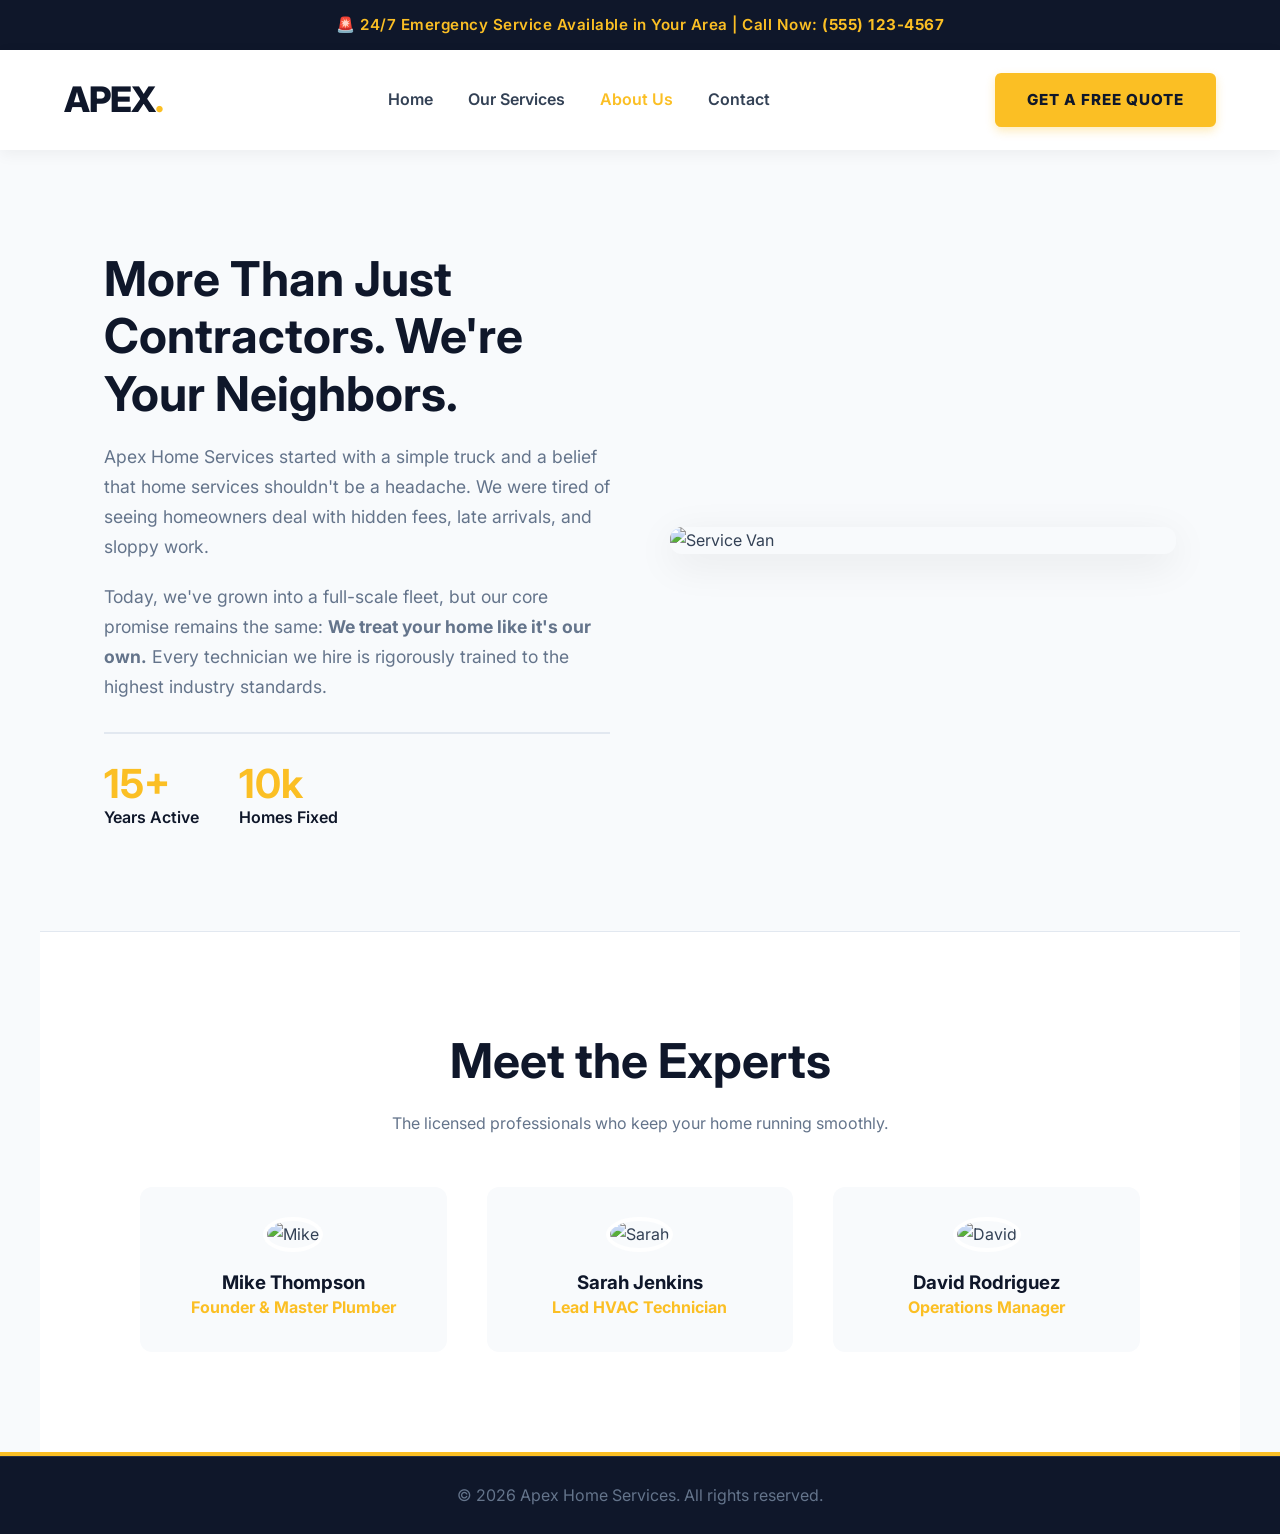
==== about.html @ 45ebf301 "Initial template publish" ====
<!DOCTYPE html>
<html lang="en">
<head>
    <meta charset="UTF-8">
    <meta name="viewport" content="width=device-width, initial-scale=1.0">
    <title>About Us | Apex Home Services</title>
    <link rel="stylesheet" href="style.css">
    <link href="https://fonts.googleapis.com/css2?family=Inter:wght@400;600;700;800&display=swap" rel="stylesheet">
</head>
<body>

    <div class="top-bar">
        <p>🚨 24/7 Emergency Service Available in Your Area | Call Now: <strong>(555) 123-4567</strong></p>
    </div>

    <header class="navbar">
        <div class="logo">APEX<span>.</span></div>
        <nav class="nav-links">
            <a href="index.html">Home</a>
            <a href="services.html">Our Services</a>
            <a href="about.html" class="active">About Us</a>
            <a href="index.html#contact">Contact</a>
        </nav>
        <a href="index.html#contact" class="btn-solid">Get a Free Quote</a>
    </header>

    <section class="section-padding split-section">
        <div>
            <h2 class="section-title">More Than Just Contractors. We're Your Neighbors.</h2>
            <p style="font-size: 1.1rem; color: var(--text-muted); margin-bottom: 20px;">
                Apex Home Services started with a simple truck and a belief that home services shouldn't be a headache. We were tired of seeing homeowners deal with hidden fees, late arrivals, and sloppy work.
            </p>
            <p style="font-size: 1.1rem; color: var(--text-muted); margin-bottom: 30px;">
                Today, we've grown into a full-scale fleet, but our core promise remains the same: <strong>We treat your home like it's our own.</strong> Every technician we hire is rigorously trained to the highest industry standards.
            </p>
            
            <div style="display: flex; gap: 40px; border-top: 2px solid #e2e8f0; padding-top: 30px;">
                <div>
                    <h4 style="font-size: 2.5rem; color: var(--brand-accent); line-height: 1;">15+</h4>
                    <p style="font-weight: 600; color: var(--brand-dark);">Years Active</p>
                </div>
                <div>
                    <h4 style="font-size: 2.5rem; color: var(--brand-accent); line-height: 1;">10k</h4>
                    <p style="font-weight: 600; color: var(--brand-dark);">Homes Fixed</p>
                </div>
            </div>
        </div>
        <img src="https://images.unsplash.com/photo-1542013936693-884638332954?q=80&w=800&auto=format&fit=crop" alt="Service Van" class="split-img">
    </section>

    <section class="section-padding text-center" style="background-color: var(--white); border-top: 1px solid #e2e8f0;">
        <h2 class="section-title">Meet the Experts</h2>
        <p style="color: var(--text-muted); margin-bottom: 50px;">The licensed professionals who keep your home running smoothly.</p>
        
        <div style="display: grid; grid-template-columns: repeat(auto-fit, minmax(250px, 1fr)); gap: 40px; max-width: 1000px; margin: 0 auto;">
            <div style="background: var(--brand-light); padding: 30px; border-radius: 12px;">
                <img src="https://images.unsplash.com/photo-1560250097-0b93528c311a?q=80&w=300&auto=format&fit=crop" alt="Mike" style="width: 150px; height: 150px; border-radius: 50%; object-fit: cover; border: 4px solid var(--white); margin-bottom: 20px;">
                <h3>Mike Thompson</h3>
                <p style="color: var(--brand-accent); font-weight: 700;">Founder & Master Plumber</p>
            </div>
            <div style="background: var(--brand-light); padding: 30px; border-radius: 12px;">
                <img src="https://images.unsplash.com/photo-1573496359142-b8d87734a5a2?q=80&w=300&auto=format&fit=crop" alt="Sarah" style="width: 150px; height: 150px; border-radius: 50%; object-fit: cover; border: 4px solid var(--white); margin-bottom: 20px;">
                <h3>Sarah Jenkins</h3>
                <p style="color: var(--brand-accent); font-weight: 700;">Lead HVAC Technician</p>
            </div>
            <div style="background: var(--brand-light); padding: 30px; border-radius: 12px;">
                <img src="https://images.unsplash.com/photo-1519085360753-af0119f7cbe7?q=80&w=300&auto=format&fit=crop" alt="David" style="width: 150px; height: 150px; border-radius: 50%; object-fit: cover; border: 4px solid var(--white); margin-bottom: 20px;">
                <h3>David Rodriguez</h3>
                <p style="color: var(--brand-accent); font-weight: 700;">Operations Manager</p>
            </div>
        </div>
    </section>

    <footer id="contact">
        <div class="footer-bottom">
            <p>&copy; 2026 Apex Home Services. All rights reserved.</p>
        </div>
    </footer>

</body>
</html>
---- style.css ----
:root {
    --brand-dark: #0f172a; /* Deep Navy */
    --brand-dark-hover: #1e293b;
    --brand-accent: #fbbf24; /* Premium Gold */
    --brand-light: #f8fafc;
    --text-main: #334155;
    --text-muted: #64748b;
    --white: #ffffff;
    --shadow-soft: 0 10px 40px rgba(0,0,0,0.08);
}

* { margin: 0; padding: 0; box-sizing: border-box; font-family: 'Inter', sans-serif; }

body {
    background-color: var(--brand-light);
    color: var(--text-main);
    line-height: 1.7;
    animation: fadeIn 1s ease-in-out;
}

@keyframes fadeIn {
    0% { opacity: 0; }
    100% { opacity: 1; }
}

a { text-decoration: none; transition: 0.3s ease; }
h1, h2, h3 { color: var(--brand-dark); line-height: 1.2; }

/* --- Top Bar & Nav --- */
.top-bar {
    background-color: var(--brand-dark); color: var(--brand-accent);
    text-align: center; padding: 12px; font-size: 0.95rem; font-weight: 600; letter-spacing: 0.5px;
}

.navbar {
    display: flex; justify-content: space-between; align-items: center;
    padding: 20px 5%; background: rgba(255, 255, 255, 0.95);
    backdrop-filter: blur(10px); box-shadow: 0 4px 15px rgba(0,0,0,0.05);
    position: sticky; top: 0; z-index: 100;
}

.logo { font-size: 2.2rem; font-weight: 800; letter-spacing: -1px; color: var(--brand-dark); }
.logo span { color: var(--brand-accent); }

.nav-links { display: flex; gap: 35px; font-weight: 600; }
.nav-links a { color: var(--text-main); position: relative; }
.nav-links a:hover, .nav-links a.active { color: var(--brand-accent); }

/* --- Buttons --- */
.btn-solid {
    background-color: var(--brand-accent); color: var(--brand-dark);
    padding: 14px 32px; border-radius: 6px; font-weight: 800; border: none;
    cursor: pointer; text-transform: uppercase; font-size: 0.95rem; letter-spacing: 1px;
    box-shadow: 0 4px 10px rgba(251, 191, 36, 0.3); display: inline-block;
}
.btn-solid:hover { background-color: #f59e0b; transform: translateY(-2px); box-shadow: 0 6px 15px rgba(251, 191, 36, 0.4); }

.btn-large {
    background-color: var(--brand-accent); color: var(--brand-dark);
    padding: 18px 45px; border-radius: 6px; font-weight: 800; font-size: 1.1rem;
    display: inline-block; text-transform: uppercase; letter-spacing: 1px;
}
.btn-large:hover { background-color: #f59e0b; transform: translateY(-3px); }

.btn-outline-light {
    border: 2px solid var(--white); color: var(--white);
    padding: 16px 43px; border-radius: 6px; font-weight: 700; font-size: 1.1rem;
    display: inline-block; text-transform: uppercase; letter-spacing: 1px;
}
.btn-outline-light:hover { background-color: var(--white); color: var(--brand-dark); }

/* --- Hero Section --- */
.hero {
    position: relative; height: 85vh;
    background-image: url('https://images.unsplash.com/photo-1581094288338-2314dddb7ece?q=80&w=1920&auto=format&fit=crop');
    background-size: cover; background-position: center;
    display: flex; align-items: center; padding: 0 5%;
}
.hero-overlay {
    position: absolute; top: 0; left: 0; width: 100%; height: 100%;
    background: linear-gradient(90deg, rgba(15,23,42,0.95) 0%, rgba(15,23,42,0.5) 100%);
}
.hero-content { position: relative; z-index: 10; max-width: 750px; color: var(--white); }
.hero h1 { font-size: 4.5rem; color: var(--white); margin-bottom: 25px; }
.text-gold { color: var(--brand-accent); }
.hero p { font-size: 1.25rem; margin-bottom: 40px; color: #e2e8f0; }
.hero-buttons { display: flex; gap: 20px; }

/* --- Trust Badges (Overlapping Hero) --- */
.trust-row {
    display: grid; grid-template-columns: repeat(3, 1fr); gap: 30px;
    padding: 40px; background: var(--white); margin-top: -80px;
    position: relative; z-index: 20; box-shadow: var(--shadow-soft);
    border-radius: 12px; max-width: 1200px; margin-left: auto; margin-right: auto;
}
.badge { text-align: center; border-right: 1px solid #e2e8f0; }
.badge:last-child { border-right: none; }
.badge h3 { font-size: 1.4rem; margin-bottom: 5px; }
.badge p { color: var(--text-muted); font-weight: 500;}

/* --- Content Sections --- */
.section-padding { padding: 100px 5%; max-width: 1200px; margin: 0 auto; }
.text-center { text-align: center; }
.section-title { font-size: 3rem; margin-bottom: 20px; }

/* --- Split Layout (Why Choose Us) --- */
.split-section { display: grid; grid-template-columns: 1fr 1fr; gap: 60px; align-items: center; }
.split-img { width: 100%; border-radius: 12px; box-shadow: var(--shadow-soft); }
.check-list { list-style: none; margin-top: 30px; }
.check-list li { font-size: 1.1rem; margin-bottom: 15px; font-weight: 600; display: flex; align-items: center; gap: 10px;}
.check-list li::before { content: '✓'; color: var(--white); background: var(--brand-accent); border-radius: 50%; padding: 2px 8px; font-size: 0.9rem; }

/* --- Image Service Cards --- */
.services-grid { display: grid; grid-template-columns: repeat(auto-fit, minmax(350px, 1fr)); gap: 40px; margin-top: 50px; }
.service-card {
    background: var(--white); border-radius: 12px; overflow: hidden;
    box-shadow: 0 4px 15px rgba(0,0,0,0.05); transition: transform 0.3s ease, box-shadow 0.3s ease;
}
.service-card:hover { transform: translateY(-10px); box-shadow: var(--shadow-soft); }
.service-img { width: 100%; height: 250px; object-fit: cover; }
.service-content { padding: 30px; }
.service-content h3 { font-size: 1.5rem; margin-bottom: 15px; }
.service-content p { color: var(--text-muted); margin-bottom: 20px; }
.service-link { font-weight: 700; color: var(--brand-dark); text-transform: uppercase; font-size: 0.9rem; letter-spacing: 1px;}
.service-link:hover { color: var(--brand-accent); }

/* --- Testimonials --- */
.testimonials-section { background-color: var(--brand-dark); color: var(--white); padding: 100px 5%; text-align: center; }
.testimonials-section h2 { color: var(--white); margin-bottom: 50px; font-size: 2.8rem;}
.review-grid { display: grid; grid-template-columns: repeat(auto-fit, minmax(300px, 1fr)); gap: 30px; max-width: 1200px; margin: 0 auto; }
.review-card { background: rgba(255,255,255,0.05); padding: 40px; border-radius: 12px; border: 1px solid rgba(255,255,255,0.1); text-align: left; }
.stars { color: var(--brand-accent); font-size: 1.2rem; margin-bottom: 15px; }
.review-text { font-size: 1.1rem; font-style: italic; margin-bottom: 20px; color: #cbd5e1;}
.review-author { font-weight: 700; color: var(--brand-accent); }

/* --- Footer --- */
footer { background-color: var(--brand-dark); color: var(--white); border-top: 4px solid var(--brand-accent); }
.footer-grid { display: grid; grid-template-columns: 1.5fr 1fr; gap: 60px; padding: 80px 5%; max-width: 1200px; margin: 0 auto; }
.footer-info h2 { color: var(--white); font-size: 2.5rem; margin-bottom: 15px;}
.phone-huge { font-size: 3.5rem; font-weight: 800; color: var(--brand-accent); margin-top: 20px; line-height: 1;}
.footer-form { background: rgba(255,255,255,0.05); padding: 40px; border-radius: 12px; border: 1px solid rgba(255,255,255,0.1);}
.footer-form h3 { color: var(--white); margin-bottom: 20px; }
.footer-form input, .footer-form select { width: 100%; padding: 16px; margin-bottom: 15px; border: none; border-radius: 6px; font-size: 1rem; font-family: inherit;}
.btn-full { width: 100%; margin-top: 10px; }
.footer-bottom { text-align: center; padding: 25px; border-top: 1px solid rgba(255,255,255,0.1); color: var(--text-muted); }

/* --- Mobile --- */
@media (max-width: 768px) {
    .nav-links { display: none; }
    .hero h1 { font-size: 3rem; }
    .trust-row { grid-template-columns: 1fr; gap: 20px; padding: 30px; margin-top: -40px; }
    .badge { border-right: none; border-bottom: 1px solid #e2e8f0; padding-bottom: 20px;}
    .badge:last-child { border-bottom: none; padding-bottom: 0;}
    .split-section, .footer-grid { grid-template-columns: 1fr; }
}
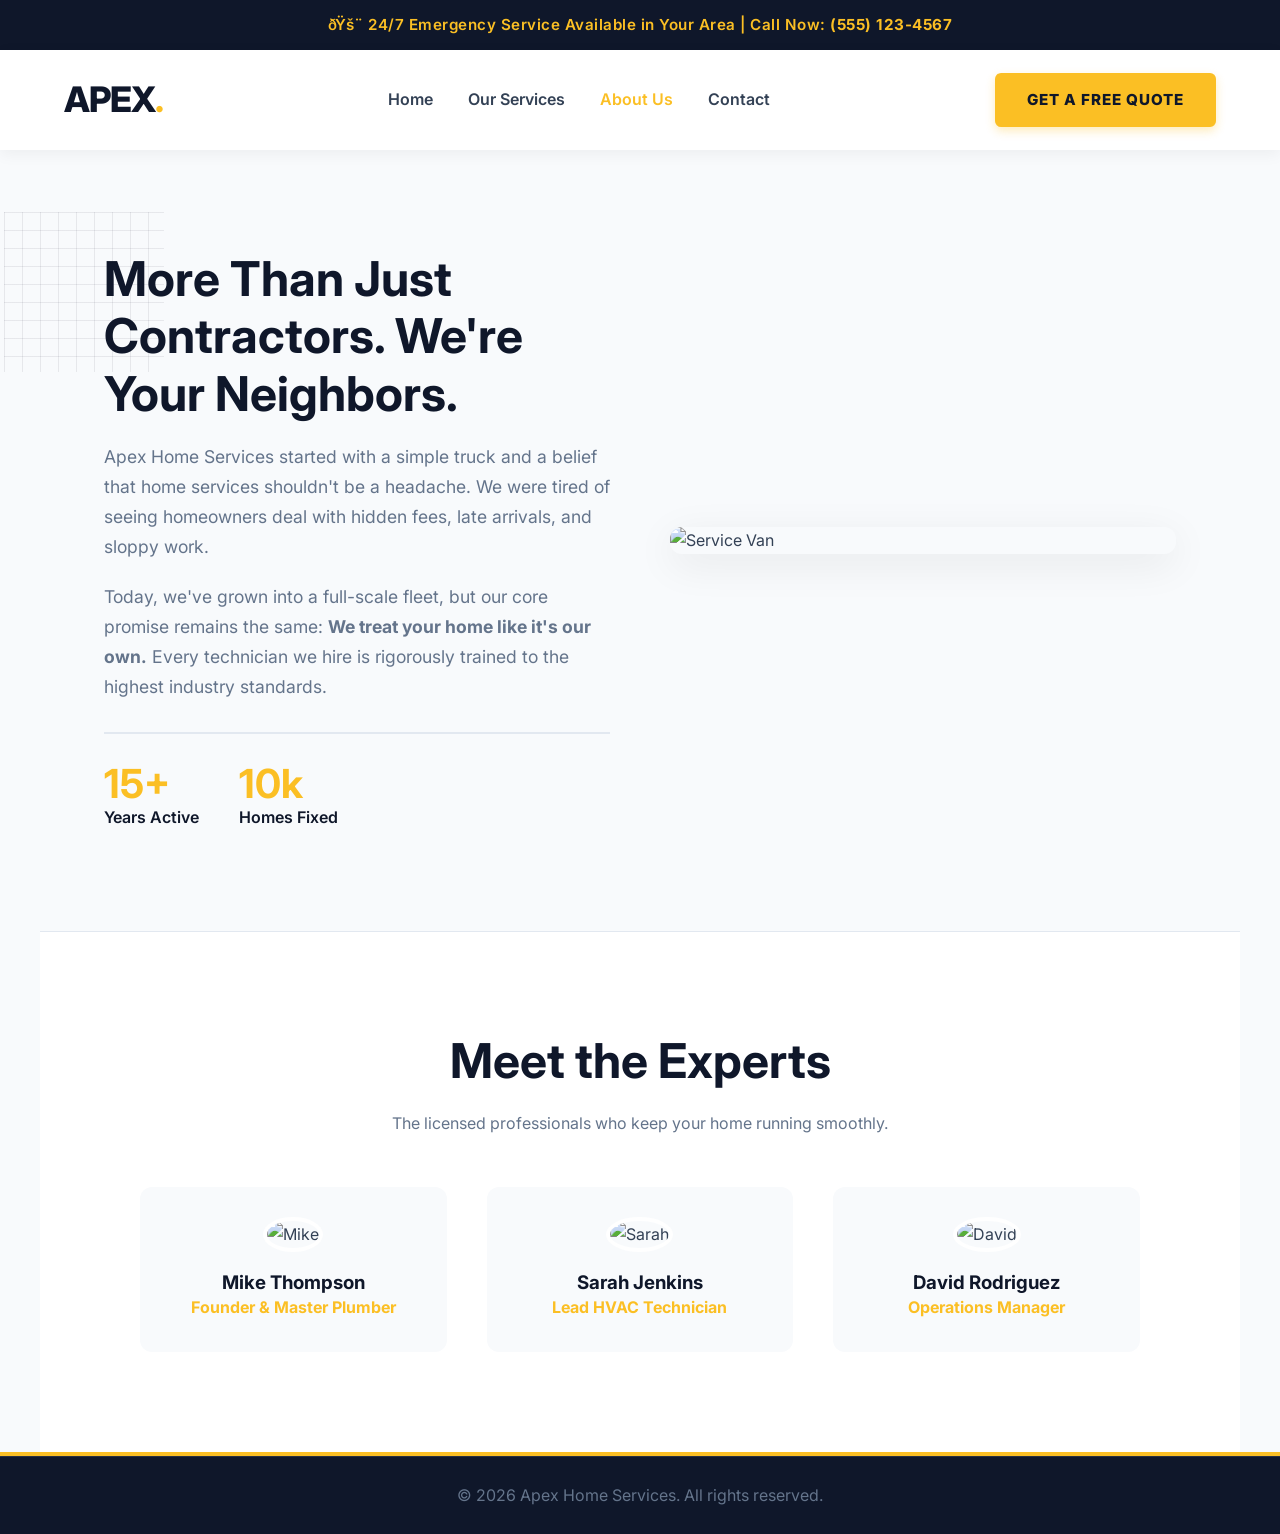
==== commit cce6f519: "Bust stylesheet cache for Cloudflare Pages" ====
--- a/about.html
+++ b/about.html
@@ -1,16 +1,16 @@
-<!DOCTYPE html>
+﻿<!DOCTYPE html>
 <html lang="en">
 <head>
     <meta charset="UTF-8">
     <meta name="viewport" content="width=device-width, initial-scale=1.0">
     <title>About Us | Apex Home Services</title>
-    <link rel="stylesheet" href="style.css">
+    <link rel="stylesheet" href="style.css?v=20260514-premium-mobile">
     <link href="https://fonts.googleapis.com/css2?family=Inter:wght@400;600;700;800&display=swap" rel="stylesheet">
 </head>
 <body>
 
     <div class="top-bar">
-        <p>🚨 24/7 Emergency Service Available in Your Area | Call Now: <strong>(555) 123-4567</strong></p>
+        <p>ðŸš¨ 24/7 Emergency Service Available in Your Area | Call Now: <strong>(555) 123-4567</strong></p>
     </div>
 
     <header class="navbar">
@@ -78,4 +78,4 @@
     </footer>
 
 </body>
-</html>+</html>
--- a/style.css
+++ b/style.css
@@ -147,10 +147,223 @@
 
 /* --- Mobile --- */
 @media (max-width: 768px) {
-    .nav-links { display: none; }
-    .hero h1 { font-size: 3rem; }
-    .trust-row { grid-template-columns: 1fr; gap: 20px; padding: 30px; margin-top: -40px; }
-    .badge { border-right: none; border-bottom: 1px solid #e2e8f0; padding-bottom: 20px;}
-    .badge:last-child { border-bottom: none; padding-bottom: 0;}
-    .split-section, .footer-grid { grid-template-columns: 1fr; }
-}+    body { line-height: 1.6; }
+
+    .top-bar {
+        padding: 10px 16px;
+        font-size: 0.82rem;
+        line-height: 1.4;
+    }
+
+    .navbar {
+        position: relative;
+        flex-wrap: wrap;
+        gap: 14px;
+        padding: 16px 18px;
+    }
+
+    .logo {
+        font-size: 1.8rem;
+    }
+
+    .nav-links {
+        order: 3;
+        display: flex;
+        width: 100%;
+        gap: 8px;
+        overflow-x: auto;
+        padding: 4px 0 2px;
+        scrollbar-width: none;
+    }
+
+    .nav-links::-webkit-scrollbar { display: none; }
+
+    .nav-links a {
+        flex: 0 0 auto;
+        padding: 9px 12px;
+        background: #eef2f7;
+        border-radius: 999px;
+        font-size: 0.86rem;
+    }
+
+    .navbar .btn-solid {
+        padding: 11px 14px;
+        font-size: 0.78rem;
+        letter-spacing: 0.6px;
+    }
+
+    .hero {
+        min-height: 620px;
+        height: auto;
+        padding: 72px 20px 110px;
+        align-items: flex-end;
+        background-position: 62% center;
+    }
+
+    .hero-overlay {
+        background: linear-gradient(180deg, rgba(15,23,42,0.42) 0%, rgba(15,23,42,0.96) 78%);
+    }
+
+    .hero h1 {
+        max-width: 10ch;
+        font-size: clamp(2.75rem, 13vw, 4rem);
+        margin-bottom: 18px;
+    }
+
+    .hero p {
+        font-size: 1rem;
+        margin-bottom: 26px;
+    }
+
+    .hero-buttons {
+        flex-direction: column;
+        gap: 12px;
+    }
+
+    .btn-large,
+    .btn-outline-light,
+    .hero-buttons a {
+        width: 100%;
+        padding: 14px 18px;
+        text-align: center;
+        font-size: 0.92rem;
+    }
+
+    .trust-row {
+        grid-template-columns: 1fr;
+        gap: 0;
+        width: calc(100% - 32px);
+        padding: 8px 22px;
+        margin-top: -62px;
+        border-radius: 10px;
+    }
+
+    .badge {
+        border-right: none;
+        border-bottom: 1px solid #e2e8f0;
+        padding: 20px 0;
+    }
+
+    .badge:last-child { border-bottom: none; }
+    .badge h3 { font-size: 1.08rem; }
+
+    .section-padding {
+        padding: 64px 20px;
+    }
+
+    .section-title,
+    .testimonials-section h2,
+    .footer-info h2 {
+        font-size: clamp(2rem, 9vw, 2.65rem);
+    }
+
+    .split-section,
+    .footer-grid {
+        grid-template-columns: 1fr;
+        gap: 34px;
+    }
+
+    .split-img {
+        max-height: 360px;
+        object-fit: cover;
+    }
+
+    .check-list li {
+        align-items: flex-start;
+        font-size: 1rem;
+    }
+
+    .services-grid,
+    .review-grid {
+        grid-template-columns: 1fr;
+        gap: 22px;
+    }
+
+    .service-img {
+        height: 210px;
+    }
+
+    .service-content,
+    .review-card,
+    .footer-form {
+        padding: 24px;
+    }
+
+    .testimonials-section {
+        padding: 66px 20px;
+    }
+
+    .footer-grid {
+        padding: 56px 20px;
+    }
+
+    .phone-huge {
+        font-size: clamp(2.25rem, 11vw, 3rem);
+        overflow-wrap: anywhere;
+    }
+}
+
+.hero { overflow: hidden; }
+.hero::after {
+    content: "";
+    position: absolute;
+    inset: 22px;
+    border: 1px solid rgba(251, 191, 36, 0.34);
+    border-radius: 12px;
+    pointer-events: none;
+}
+
+.hero-content,
+.hero-copy {
+    min-width: 0;
+}
+
+.service-card,
+.review-card,
+.footer-form {
+    position: relative;
+}
+
+.service-card::before,
+.review-card::before {
+    content: "";
+    position: absolute;
+    left: 0;
+    right: 0;
+    top: 0;
+    height: 4px;
+    background: var(--brand-accent);
+}
+
+.split-section {
+    position: relative;
+}
+
+.split-section::before {
+    content: "";
+    position: absolute;
+    inset: 8% auto auto -3%;
+    width: 160px;
+    height: 160px;
+    background:
+        linear-gradient(90deg, rgba(15, 23, 42, 0.08) 1px, transparent 1px),
+        linear-gradient(rgba(15, 23, 42, 0.08) 1px, transparent 1px);
+    background-size: 18px 18px;
+    pointer-events: none;
+}
+
+@media (max-width: 768px) {
+    .nav-links {
+        flex-wrap: wrap;
+        justify-content: center;
+        overflow: visible;
+    }
+
+    .nav-links a {
+        flex: 0 1 auto;
+    }
+
+    .hero::after {
+        inset: 14px;
+    }
+}
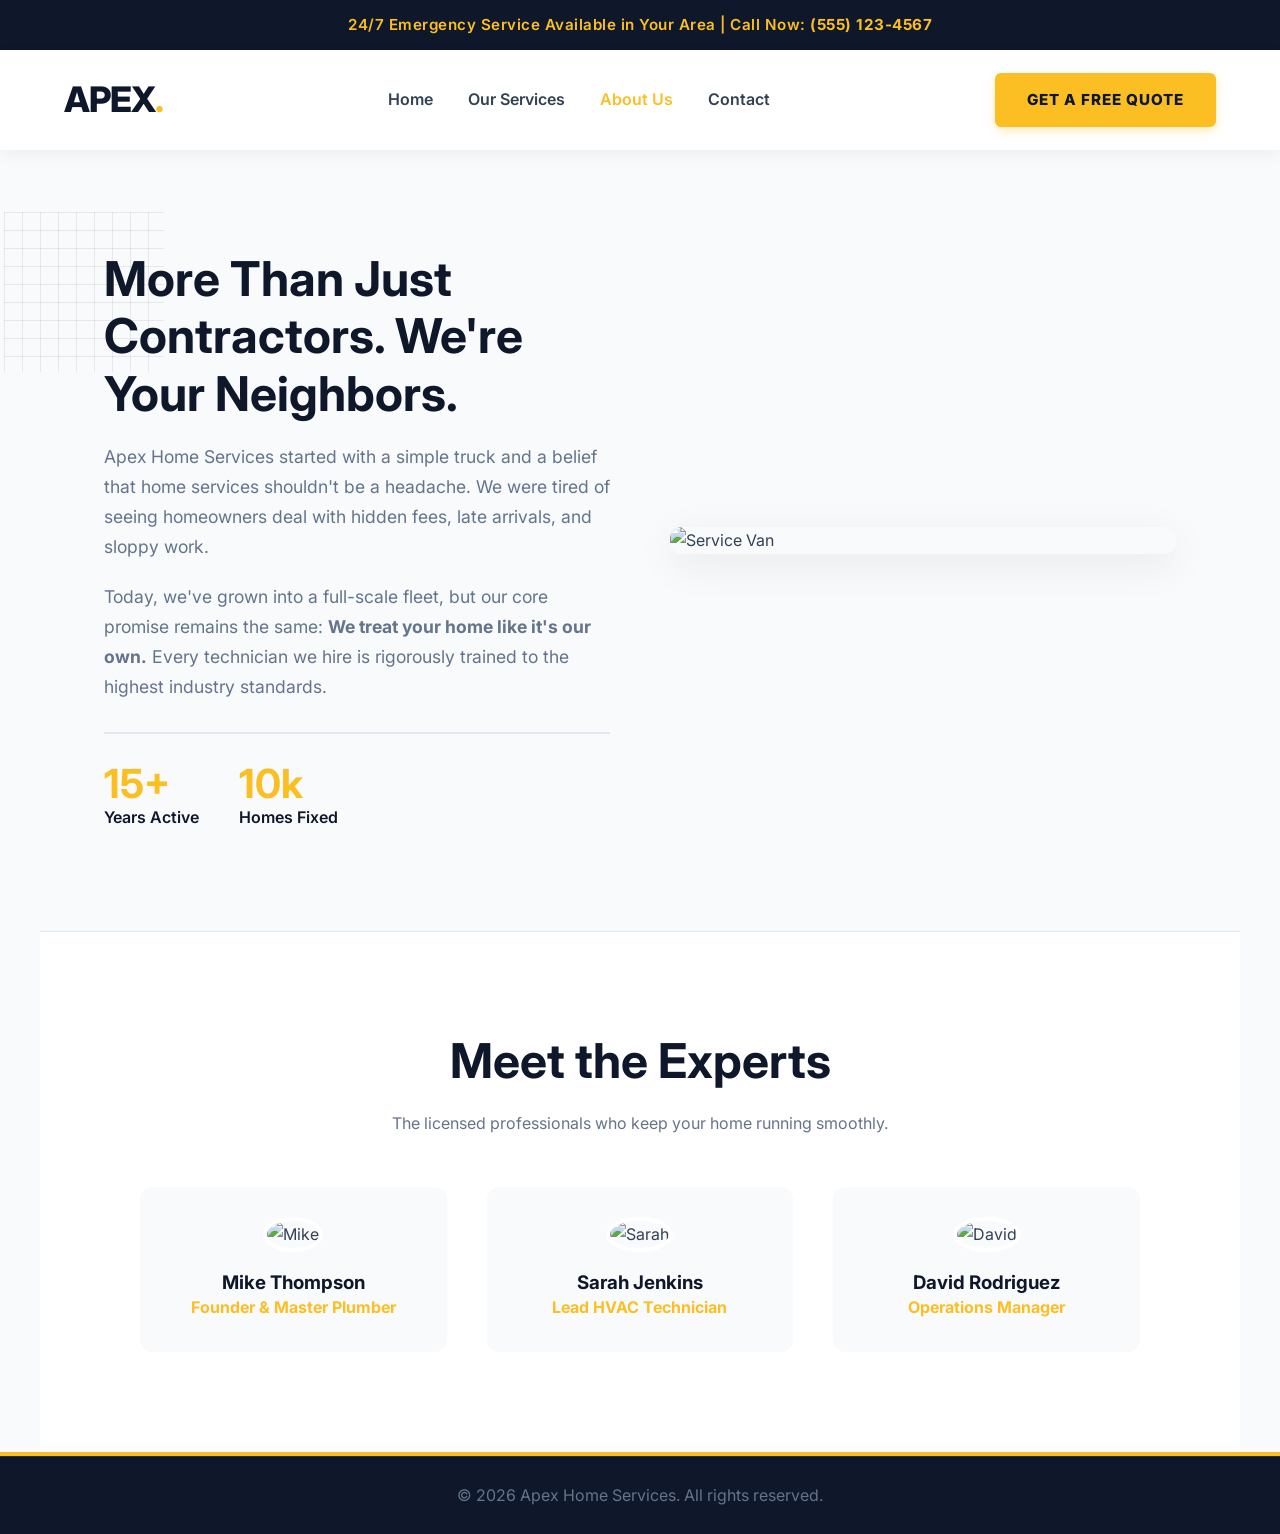
==== commit 1688fcbe: "Add premium pitch polish" ====
--- a/about.html
+++ b/about.html
@@ -4,13 +4,13 @@
     <meta charset="UTF-8">
     <meta name="viewport" content="width=device-width, initial-scale=1.0">
     <title>About Us | Apex Home Services</title>
-    <link rel="stylesheet" href="style.css?v=20260514-premium-mobile">
+    <link rel="stylesheet" href="style.css?v=20260514-premium-pitch">
     <link href="https://fonts.googleapis.com/css2?family=Inter:wght@400;600;700;800&display=swap" rel="stylesheet">
 </head>
 <body>
 
     <div class="top-bar">
-        <p>ðŸš¨ 24/7 Emergency Service Available in Your Area | Call Now: <strong>(555) 123-4567</strong></p>
+        <p>24/7 Emergency Service Available in Your Area | Call Now: <strong>(555) 123-4567</strong></p>
     </div>
 
     <header class="navbar">
@@ -79,3 +79,4 @@
 
 </body>
 </html>
+
--- a/style.css
+++ b/style.css
@@ -98,6 +98,89 @@
 .badge:last-child { border-right: none; }
 .badge h3 { font-size: 1.4rem; margin-bottom: 5px; }
 .badge p { color: var(--text-muted); font-weight: 500;}
+
+/* --- Premium Proof Dashboard --- */
+.premium-dashboard {
+    display: grid;
+    grid-template-columns: 1fr 1.05fr;
+    gap: 28px;
+    align-items: stretch;
+    padding: 90px 5%;
+    max-width: 1200px;
+    margin: 0 auto;
+}
+.dashboard-copy,
+.dashboard-panel {
+    background: var(--white);
+    border: 1px solid #e2e8f0;
+    border-radius: 12px;
+    box-shadow: var(--shadow-soft);
+    padding: clamp(28px, 4vw, 48px);
+}
+.dashboard-copy .eyebrow {
+    color: var(--brand-accent);
+    font-size: 0.82rem;
+    font-weight: 800;
+    letter-spacing: 1.4px;
+    text-transform: uppercase;
+    margin-bottom: 14px;
+}
+.dashboard-copy h2 {
+    font-size: clamp(2rem, 4vw, 3.25rem);
+    margin-bottom: 18px;
+}
+.dashboard-copy p {
+    color: var(--text-muted);
+    font-size: 1.08rem;
+}
+.dashboard-panel {
+    background:
+        linear-gradient(135deg, rgba(15,23,42,0.97), rgba(30,41,59,0.94)),
+        url('https://images.unsplash.com/photo-1504328345606-18bbc8c9d7d1?q=80&w=1200&auto=format&fit=crop') center/cover;
+    color: var(--white);
+    display: grid;
+    gap: 18px;
+}
+.dispatch-card {
+    padding: 24px;
+    border: 1px solid rgba(255,255,255,0.18);
+    border-radius: 10px;
+    background: rgba(255,255,255,0.08);
+}
+.dispatch-card span,
+.mini-metrics span {
+    display: block;
+    color: #cbd5e1;
+    font-size: 0.82rem;
+    font-weight: 800;
+    letter-spacing: 1.1px;
+    text-transform: uppercase;
+}
+.dispatch-card strong {
+    display: block;
+    color: var(--brand-accent);
+    font-size: clamp(2rem, 4vw, 3.4rem);
+    line-height: 1;
+    margin: 14px 0;
+}
+.dispatch-card p { color: #e2e8f0; }
+.mini-metrics {
+    display: grid;
+    grid-template-columns: repeat(3, 1fr);
+    gap: 12px;
+}
+.mini-metrics div {
+    padding: 18px;
+    border-radius: 10px;
+    background: rgba(255,255,255,0.08);
+}
+.mini-metrics strong {
+    display: block;
+    color: var(--white);
+    font-size: 1.55rem;
+    line-height: 1;
+    margin-bottom: 8px;
+}
 
 /* --- Content Sections --- */
 .section-padding { padding: 100px 5%; max-width: 1200px; margin: 0 auto; }
@@ -258,9 +341,24 @@
     }
 
     .split-section,
+    .premium-dashboard,
     .footer-grid {
         grid-template-columns: 1fr;
         gap: 34px;
+    }
+
+    .premium-dashboard {
+        padding: 66px 20px;
+        gap: 14px;
+    }
+
+    .dashboard-copy,
+    .dashboard-panel {
+        padding: 26px 20px;
+    }
+
+    .mini-metrics {
+        grid-template-columns: 1fr;
     }
 
     .split-img {
